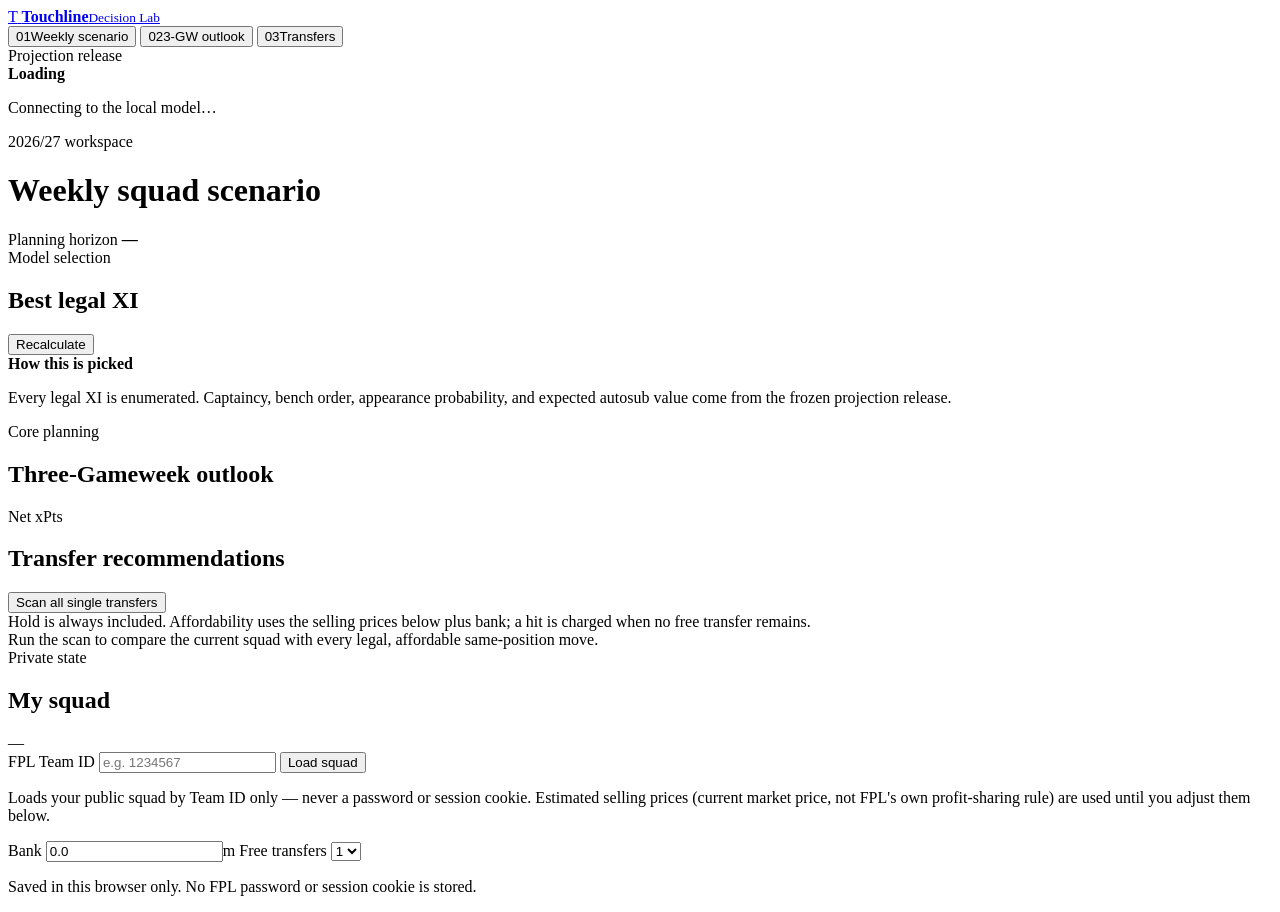
==== web/index.html @ 7cea4a0e "feat: add controlled alpha access gate" ====
<!doctype html>
<html lang="en">
  <head>
    <meta charset="utf-8" />
    <meta name="viewport" content="width=device-width, initial-scale=1" />
    <meta name="description" content="Explainable FPL squad, lineup, and transfer scenarios." />
    <title>Touchline — FPL Decision Lab</title>
    <link rel="stylesheet" href="/styles.css" />
  </head>
  <body>
    <section id="access-gate" class="access-gate" role="dialog" aria-modal="true" aria-labelledby="access-title" hidden>
      <form id="access-form" class="access-card">
        <div class="brand-mark">T</div>
        <div class="eyebrow">Controlled alpha</div>
        <h2 id="access-title">Enter your tester access code</h2>
        <p>Your code unlocks this browser tab only. It is never placed in the URL or application logs.</p>
        <label for="access-code">Access code</label>
        <input id="access-code" type="password" minlength="16" maxlength="256" autocomplete="current-password" required />
        <button id="access-submit" class="button primary" type="submit">Open workspace</button>
        <p id="access-message" class="access-message" aria-live="polite"></p>
      </form>
    </section>
    <div class="app-shell">
      <aside class="sidebar">
        <a class="brand" href="#weekly" aria-label="Touchline home">
          <span class="brand-mark">T</span>
          <span><strong>Touchline</strong><small>Decision Lab</small></span>
        </a>

        <nav class="primary-nav" aria-label="Primary navigation">
          <button class="nav-item active" data-view="weekly"><span>01</span>Weekly scenario</button>
          <button class="nav-item" data-view="outlook"><span>02</span>3-GW outlook</button>
          <button class="nav-item" data-view="transfers"><span>03</span>Transfers</button>
        </nav>

        <div class="release-card">
          <div class="eyebrow">Projection release</div>
          <div class="release-row"><span class="status-dot"></span><strong id="release-label">Loading</strong></div>
          <p id="release-meta">Connecting to the local model…</p>
          <p id="release-coverage"></p>
          <p id="release-freshness"></p>
        </div>
      </aside>

      <main>
        <header class="topbar">
          <div>
            <div class="eyebrow">2026/27 workspace</div>
            <h1 id="page-title">Weekly squad scenario</h1>
          </div>
          <div class="deadline-block">
            <span>Planning horizon</span>
            <strong id="horizon-label">—</strong>
          </div>
        </header>

        <div id="error-banner" class="error-banner" hidden></div>

        <section class="workspace">
          <div class="content-column">
            <section id="weekly-view" class="view active">
              <div class="section-heading">
                <div><div class="eyebrow">Model selection</div><h2>Best legal XI</h2></div>
                <button id="refresh-lineup" class="button secondary">Recalculate</button>
              </div>
              <div id="weekly-summary" class="metric-strip skeleton"></div>
              <div id="sensitivity-banner" hidden></div>
              <div id="marginal-changes" class="marginal-changes"></div>
              <div id="pitch" class="pitch skeleton" aria-live="polite"></div>
              <div id="bench" class="bench-row"></div>
              <div class="model-note">
                <strong>How this is picked</strong>
                <p>Every legal XI is enumerated. Captaincy, bench order, appearance probability, and expected autosub value come from the frozen projection release.</p>
              </div>
            </section>

            <section id="outlook-view" class="view">
              <div class="section-heading">
                <div><div class="eyebrow">Core planning</div><h2>Three-Gameweek outlook</h2></div>
              </div>
              <div id="outlook-total" class="hero-score skeleton"></div>
              <div id="outlook-rating-detail" class="rating-detail skeleton"></div>
              <div id="outlook-grid" class="outlook-grid"></div>
              <div id="player-outlook" class="table-card"></div>
            </section>

            <section id="transfers-view" class="view">
              <div class="section-heading">
                <div><div class="eyebrow">Net xPts</div><h2>Transfer recommendations</h2></div>
                <button id="run-transfers" class="button primary">Scan all single transfers</button>
              </div>
              <div class="transfer-intro">
                Hold is always included. Affordability uses the selling prices below plus bank; a hit is charged when no free transfer remains.
              </div>
              <div id="transfer-results" class="transfer-list empty-state">Run the scan to compare the current squad with every legal, affordable same-position move.</div>
            </section>
          </div>

          <aside class="squad-panel">
            <div class="section-heading compact">
              <div><div class="eyebrow">Private state</div><h2>My squad</h2></div>
              <span id="squad-cost" class="cost-pill">—</span>
            </div>
            <div class="team-id-row">
              <label for="team-id">FPL Team ID
                <span><input id="team-id" type="number" min="1" step="1" placeholder="e.g. 1234567" /></span>
              </label>
              <button id="load-team-id" class="button secondary" type="button">Load squad</button>
            </div>
            <p id="team-id-note" class="private-note">Loads your public squad by Team ID only — never a password or session cookie. Estimated selling prices (current market price, not FPL's own profit-sharing rule) are used until you adjust them below.</p>
            <div class="state-inputs">
              <label>Bank <span><input id="bank" type="number" min="0" step="0.1" value="0.0" />m</span></label>
              <label>Free transfers
                <select id="free-transfers">
                  <option value="0">0</option><option value="1" selected>1</option><option value="2">2</option>
                  <option value="3">3</option><option value="4">4</option><option value="5">5</option>
                </select>
              </label>
            </div>
            <div id="squad-editor" class="squad-editor skeleton"></div>
            <p class="private-note">Saved in this browser only. No FPL password or session cookie is stored.</p>
          </aside>
        </section>
      </main>
    </div>
    <script src="/app.js" defer></script>
  </body>
</html>
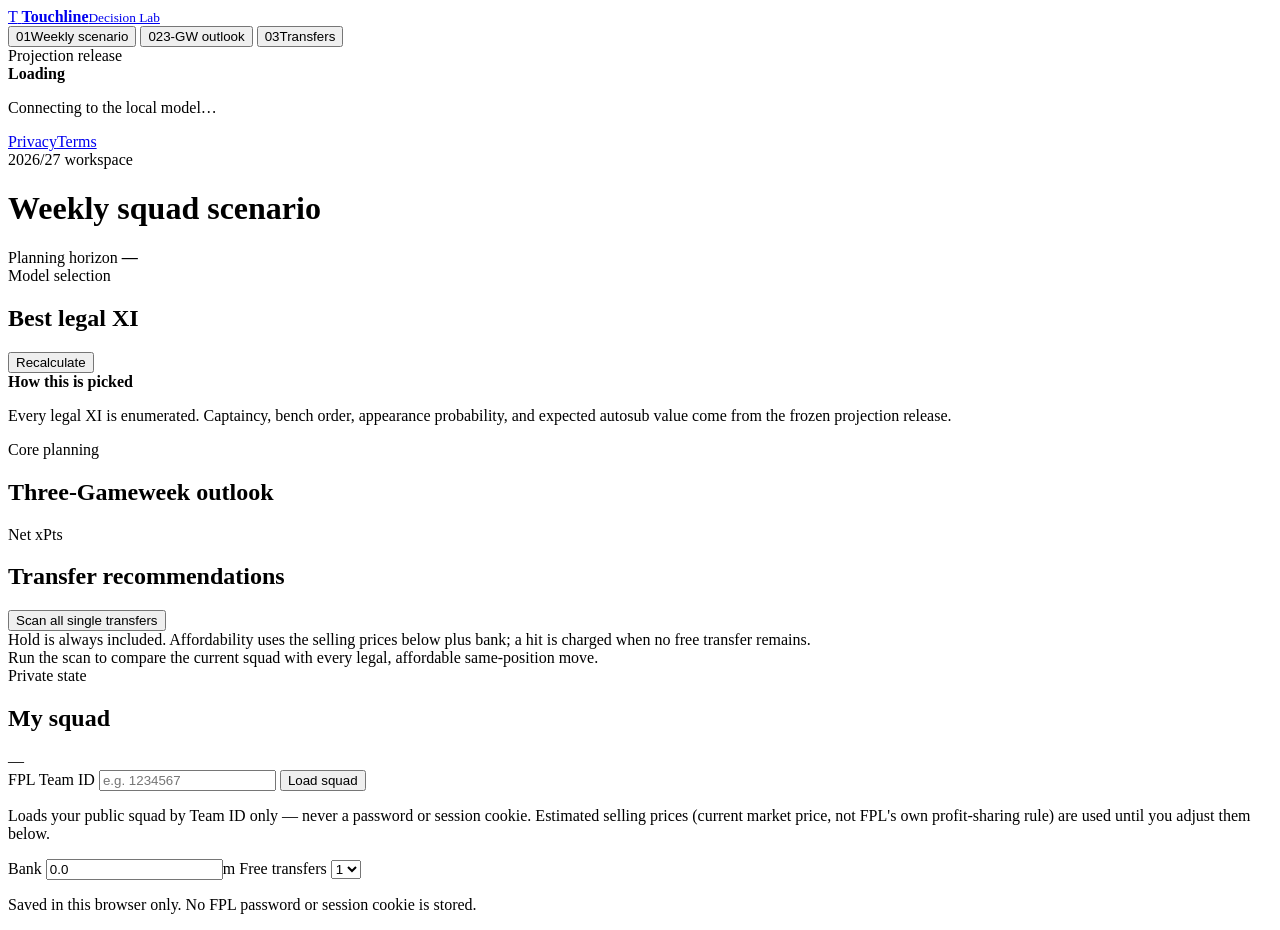
==== commit 87e72ad8: "feat: gate closed alpha on operator/privacy readiness and attach decision receipts - AlphaOperations" ====
--- a/web/index.html
+++ b/web/index.html
@@ -18,6 +18,7 @@
         <input id="access-code" type="password" minlength="16" maxlength="256" autocomplete="current-password" required />
         <button id="access-submit" class="button primary" type="submit">Open workspace</button>
         <p id="access-message" class="access-message" aria-live="polite"></p>
+        <p class="access-legal">Review the closed-alpha <a href="/terms" target="_blank" rel="noopener">terms</a> and <a href="/privacy" target="_blank" rel="noopener">privacy notice</a> before continuing.</p>
       </form>
     </section>
     <div class="app-shell">
@@ -40,6 +41,10 @@
           <p id="release-coverage"></p>
           <p id="release-freshness"></p>
         </div>
+        <footer class="legal-links">
+          <a href="/privacy">Privacy</a><a href="/terms">Terms</a><a id="support-link" href="#" hidden>Support</a>
+          <small id="operator-label"></small>
+        </footer>
       </aside>
 
       <main>
@@ -55,6 +60,7 @@
         </header>
 
         <div id="error-banner" class="error-banner" hidden></div>
+        <section id="decision-receipts" class="decision-receipts" hidden aria-live="polite"></section>
 
         <section class="workspace">
           <div class="content-column">
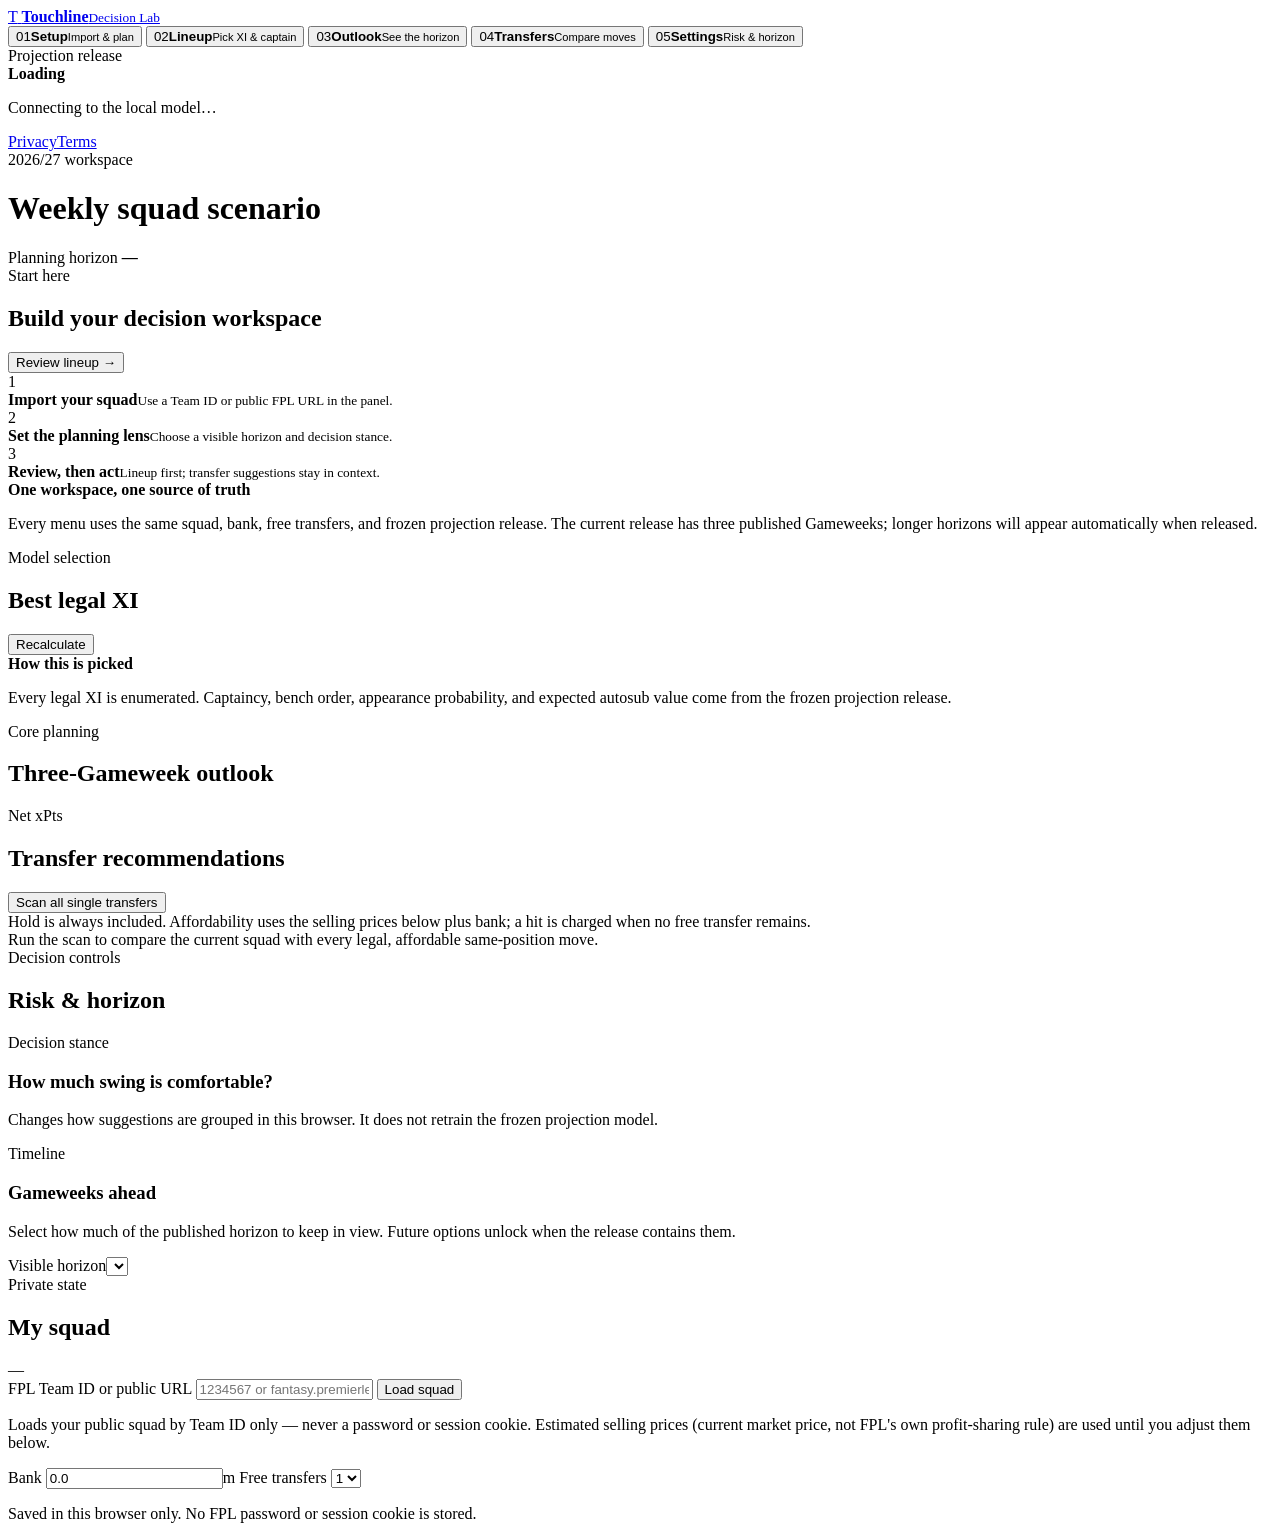
==== commit e9ac637a: "feat: stage FPL planning workspace flow" ====
--- a/web/index.html
+++ b/web/index.html
@@ -29,9 +29,11 @@
         </a>
 
         <nav class="primary-nav" aria-label="Primary navigation">
-          <button class="nav-item active" data-view="weekly"><span>01</span>Weekly scenario</button>
-          <button class="nav-item" data-view="outlook"><span>02</span>3-GW outlook</button>
-          <button class="nav-item" data-view="transfers"><span>03</span>Transfers</button>
+          <button class="nav-item" data-view="setup"><span>01</span><b>Setup</b><small>Import &amp; plan</small></button>
+          <button class="nav-item active" data-view="weekly"><span>02</span><b>Lineup</b><small>Pick XI &amp; captain</small></button>
+          <button class="nav-item" data-view="outlook"><span>03</span><b>Outlook</b><small>See the horizon</small></button>
+          <button class="nav-item" data-view="transfers"><span>04</span><b>Transfers</b><small>Compare moves</small></button>
+          <button class="nav-item" data-view="settings"><span>05</span><b>Settings</b><small>Risk &amp; horizon</small></button>
         </nav>
 
         <div class="release-card">
@@ -56,6 +58,7 @@
           <div class="deadline-block">
             <span>Planning horizon</span>
             <strong id="horizon-label">—</strong>
+            <small id="horizon-availability"></small>
           </div>
         </header>
 
@@ -64,6 +67,20 @@
 
         <section class="workspace">
           <div class="content-column">
+            <section id="setup-view" class="view">
+              <div class="section-heading">
+                <div><div class="eyebrow">Start here</div><h2>Build your decision workspace</h2></div>
+                <button id="setup-next" class="button primary" type="button">Review lineup →</button>
+              </div>
+              <div class="journey-card">
+                <div class="journey-step active"><span>1</span><div><strong>Import your squad</strong><small>Use a Team ID or public FPL URL in the panel.</small></div></div>
+                <div class="journey-step"><span>2</span><div><strong>Set the planning lens</strong><small>Choose a visible horizon and decision stance.</small></div></div>
+                <div class="journey-step"><span>3</span><div><strong>Review, then act</strong><small>Lineup first; transfer suggestions stay in context.</small></div></div>
+              </div>
+              <div id="setup-summary" class="setup-summary"></div>
+              <div class="model-note"><strong>One workspace, one source of truth</strong><p>Every menu uses the same squad, bank, free transfers, and frozen projection release. The current release has three published Gameweeks; longer horizons will appear automatically when released.</p></div>
+            </section>
+
             <section id="weekly-view" class="view active">
               <div class="section-heading">
                 <div><div class="eyebrow">Model selection</div><h2>Best legal XI</h2></div>
@@ -100,6 +117,14 @@
               </div>
               <div id="transfer-results" class="transfer-list empty-state">Run the scan to compare the current squad with every legal, affordable same-position move.</div>
             </section>
+
+            <section id="settings-view" class="view">
+              <div class="section-heading"><div><div class="eyebrow">Decision controls</div><h2>Risk &amp; horizon</h2></div></div>
+              <div class="settings-grid">
+                <div class="settings-card"><div class="eyebrow">Decision stance</div><h3>How much swing is comfortable?</h3><p>Changes how suggestions are grouped in this browser. It does not retrain the frozen projection model.</p><div id="risk-profiles" class="risk-profiles"></div></div>
+                <div class="settings-card"><div class="eyebrow">Timeline</div><h3>Gameweeks ahead</h3><p>Select how much of the published horizon to keep in view. Future options unlock when the release contains them.</p><label class="control-label" for="horizon-select">Visible horizon</label><select id="horizon-select" class="settings-select"></select><div id="horizon-note" class="control-note"></div></div>
+              </div>
+            </section>
           </div>
 
           <aside class="squad-panel">
@@ -108,11 +133,12 @@
               <span id="squad-cost" class="cost-pill">—</span>
             </div>
             <div class="team-id-row">
-              <label for="team-id">FPL Team ID
-                <span><input id="team-id" type="number" min="1" step="1" placeholder="e.g. 1234567" /></span>
+              <label for="team-id">FPL Team ID or public URL
+                <span><input id="team-id" type="text" inputmode="numeric" autocomplete="off" placeholder="1234567 or fantasy.premierleague.com/entry/1234567" /></span>
               </label>
               <button id="load-team-id" class="button secondary" type="button">Load squad</button>
             </div>
+            <div id="team-summary" class="team-summary" hidden></div>
             <p id="team-id-note" class="private-note">Loads your public squad by Team ID only — never a password or session cookie. Estimated selling prices (current market price, not FPL's own profit-sharing rule) are used until you adjust them below.</p>
             <div class="state-inputs">
               <label>Bank <span><input id="bank" type="number" min="0" step="0.1" value="0.0" />m</span></label>
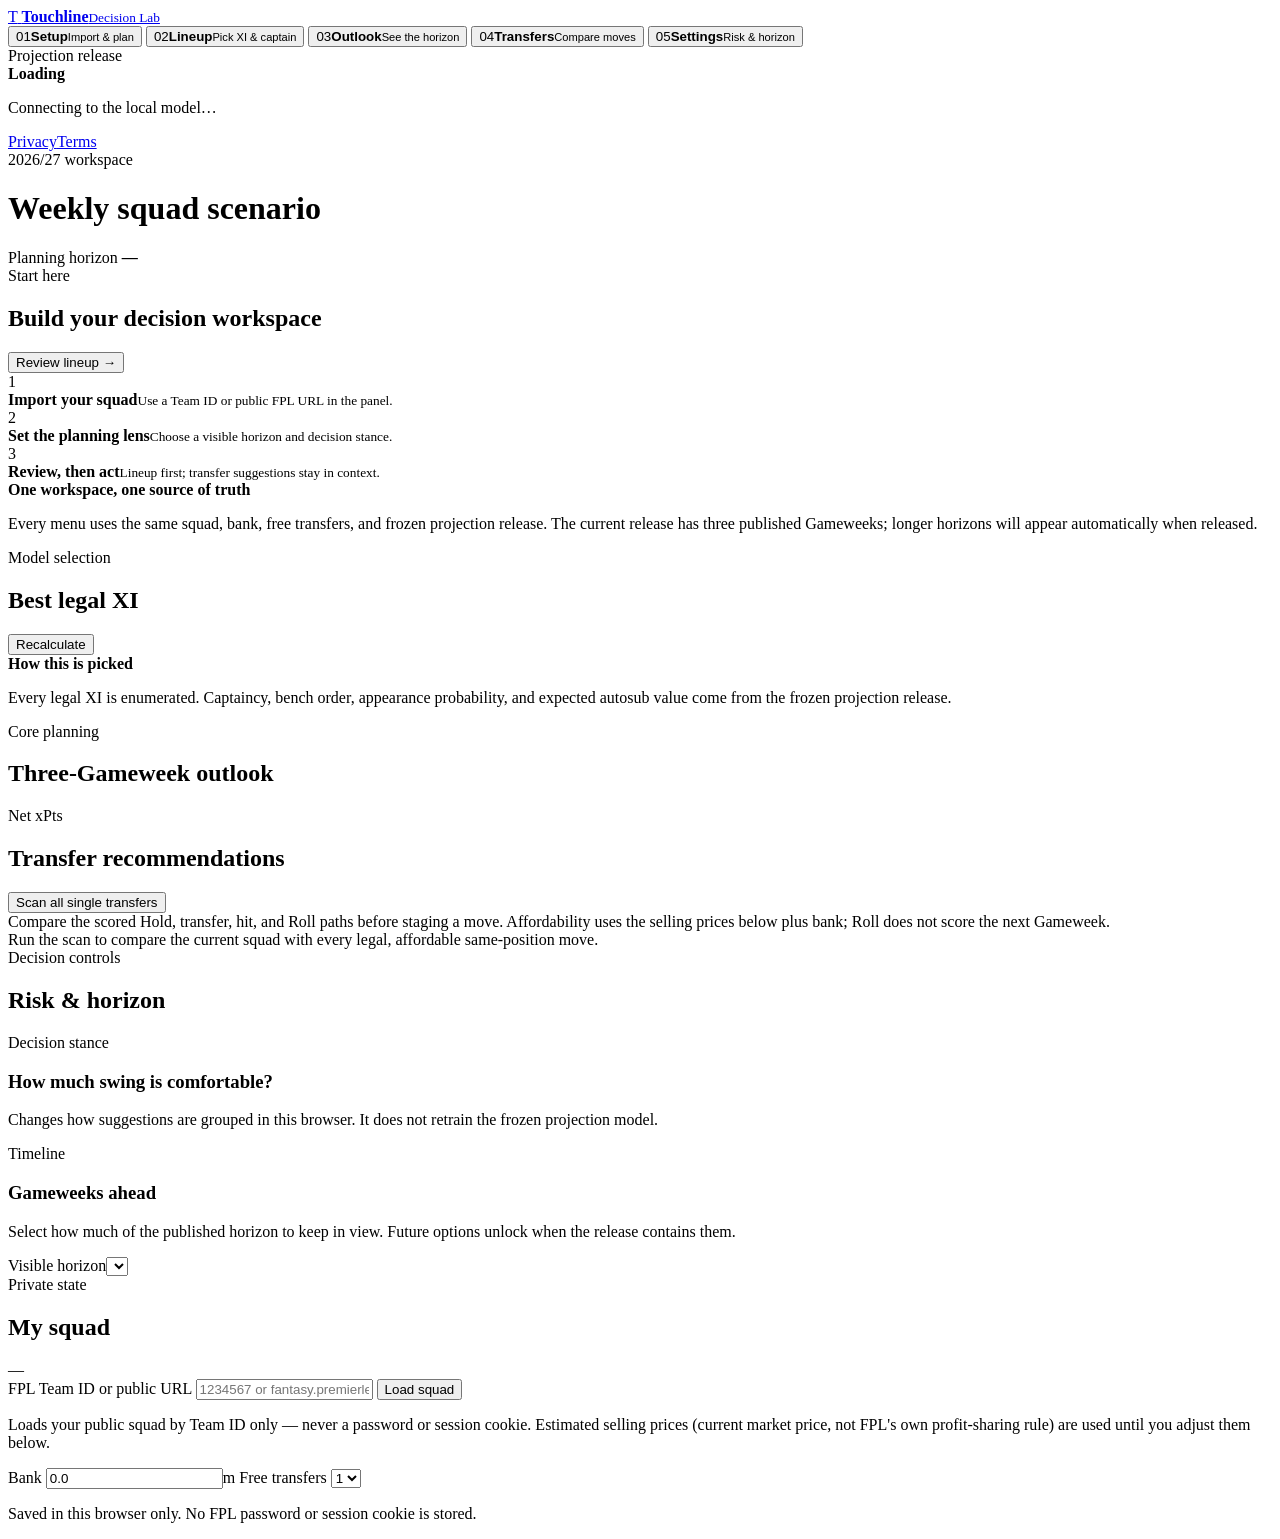
==== commit 3880fa9b: "feat: compare bounded transfer paths" ====
--- a/web/index.html
+++ b/web/index.html
@@ -86,6 +86,7 @@
                 <div><div class="eyebrow">Model selection</div><h2>Best legal XI</h2></div>
                 <button id="refresh-lineup" class="button secondary">Recalculate</button>
               </div>
+              <div id="plan-header" class="plan-header" aria-live="polite"></div>
               <div id="weekly-summary" class="metric-strip skeleton"></div>
               <div id="sensitivity-banner" hidden></div>
               <div id="marginal-changes" class="marginal-changes"></div>
@@ -113,8 +114,10 @@
                 <button id="run-transfers" class="button primary">Scan all single transfers</button>
               </div>
               <div class="transfer-intro">
-                Hold is always included. Affordability uses the selling prices below plus bank; a hit is charged when no free transfer remains.
+                Compare the scored Hold, transfer, hit, and Roll paths before staging a move. Affordability uses the selling prices below plus bank; Roll does not score the next Gameweek.
               </div>
+              <div id="transfers-pending-transfers" class="pending-transfers" aria-live="polite"></div>
+              <div id="transfer-paths" class="transfer-paths" aria-live="polite"></div>
               <div id="transfer-results" class="transfer-list empty-state">Run the scan to compare the current squad with every legal, affordable same-position move.</div>
             </section>
 
@@ -149,6 +152,7 @@
                 </select>
               </label>
             </div>
+            <div id="squad-pending-transfers" class="pending-transfers" aria-live="polite"></div>
             <div id="squad-editor" class="squad-editor skeleton"></div>
             <p class="private-note">Saved in this browser only. No FPL password or session cookie is stored.</p>
           </aside>
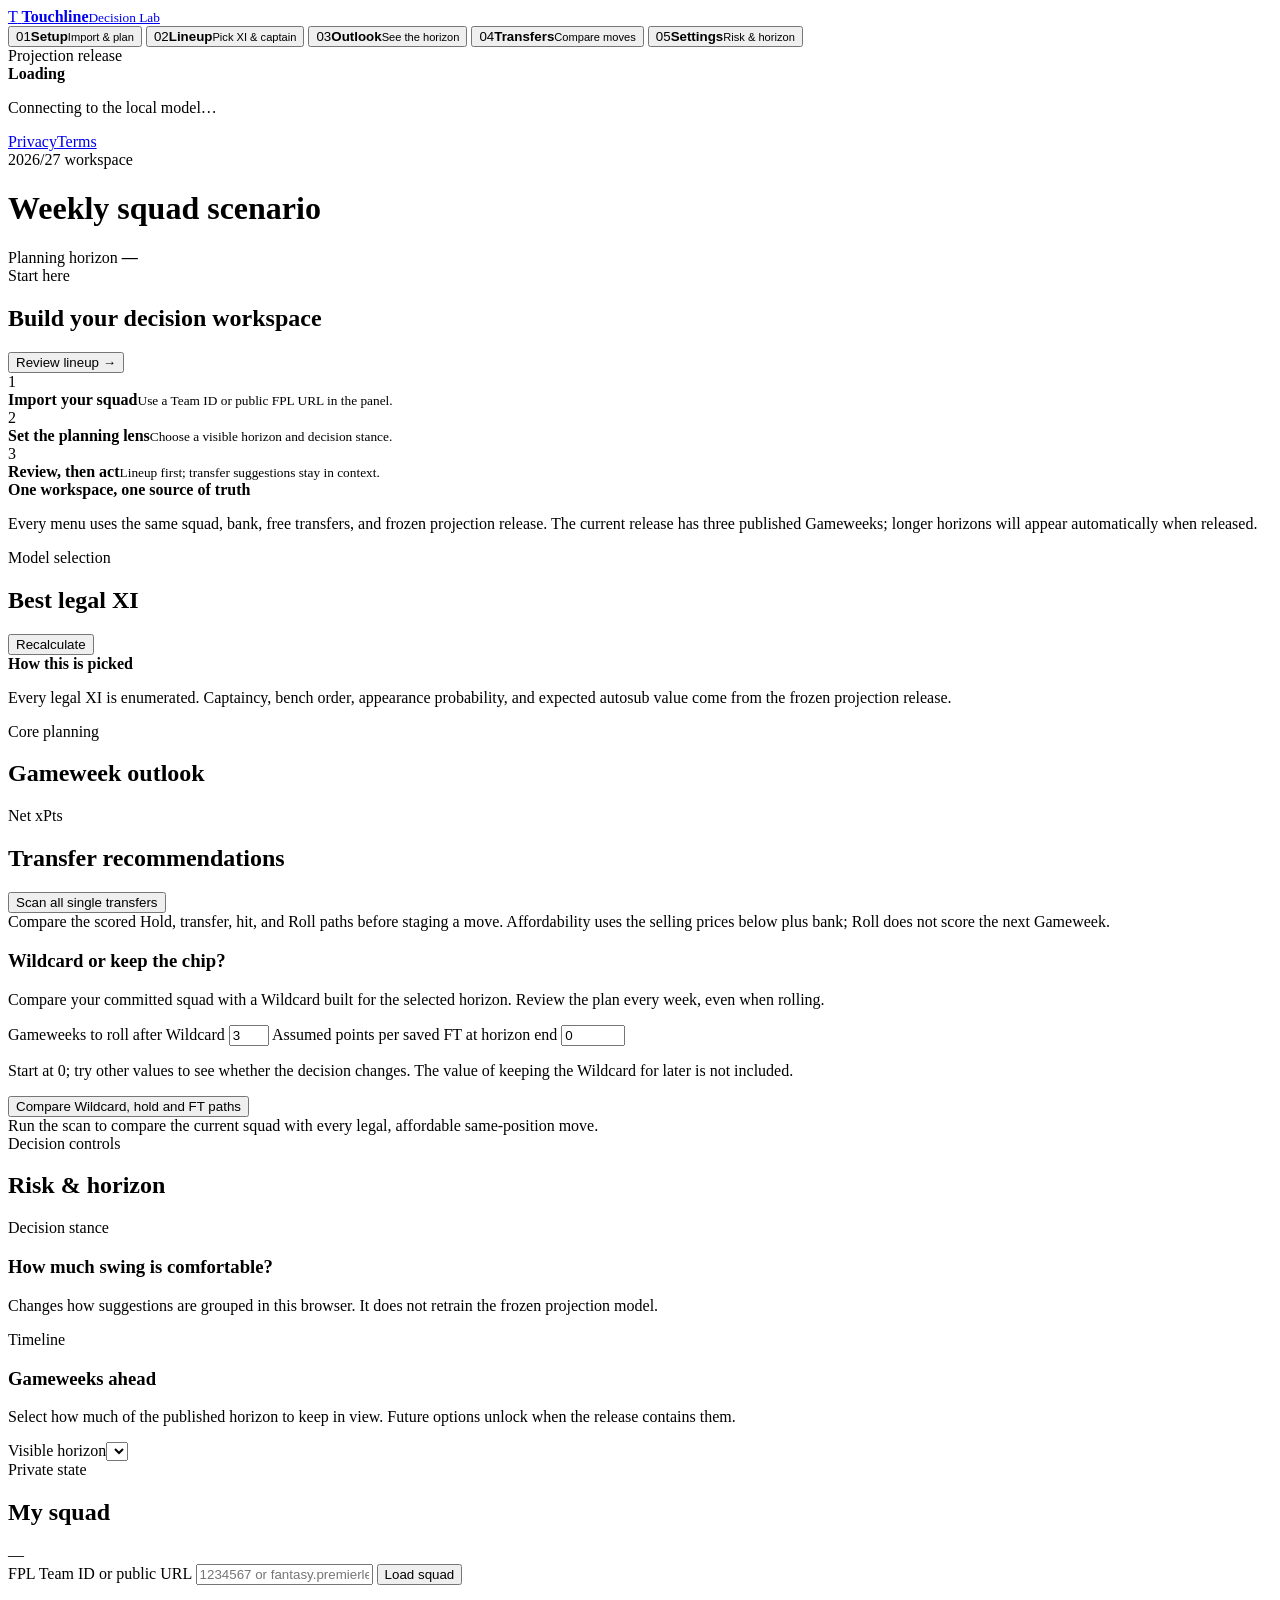
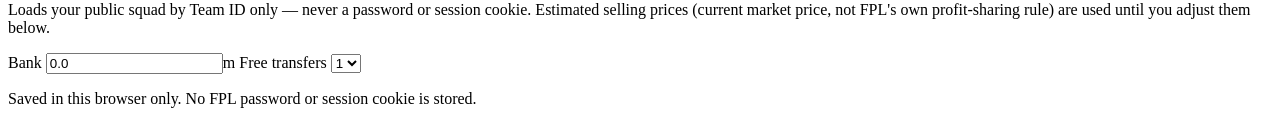
==== commit 22ae3dec: "feat: in-season baseline v2, configurable 1-5 GW horizon, Wildcard comparison Model - INSEASON_POLIC" ====
--- a/web/index.html
+++ b/web/index.html
@@ -100,7 +100,7 @@
 
             <section id="outlook-view" class="view">
               <div class="section-heading">
-                <div><div class="eyebrow">Core planning</div><h2>Three-Gameweek outlook</h2></div>
+                <div><div class="eyebrow">Core planning</div><h2>Gameweek outlook</h2></div>
               </div>
               <div id="outlook-total" class="hero-score skeleton"></div>
               <div id="outlook-rating-detail" class="rating-detail skeleton"></div>
@@ -118,6 +118,21 @@
               </div>
               <div id="transfers-pending-transfers" class="pending-transfers" aria-live="polite"></div>
               <div id="transfer-paths" class="transfer-paths" aria-live="polite"></div>
+              <div class="settings-card">
+                <h3>Wildcard or keep the chip?</h3>
+                <p>Compare your committed squad with a Wildcard built for the selected horizon. Review the plan every week, even when rolling.</p>
+                <div class="wildcard-controls">
+                  <label for="wc-roll">Gameweeks to roll after Wildcard
+                    <input id="wc-roll" type="number" min="0" max="4" value="3">
+                  </label>
+                  <label for="wc-ft-value">Assumed points per saved FT at horizon end
+                    <input id="wc-ft-value" type="number" min="0" max="10" step="0.5" value="0">
+                  </label>
+                </div>
+                <p>Start at 0; try other values to see whether the decision changes. The value of keeping the Wildcard for later is not included.</p>
+                <button id="run-wildcard" class="button primary">Compare Wildcard, hold and FT paths</button>
+                <div id="wildcard-results" aria-live="polite"></div>
+              </div>
               <div id="transfer-results" class="transfer-list empty-state">Run the scan to compare the current squad with every legal, affordable same-position move.</div>
             </section>
 
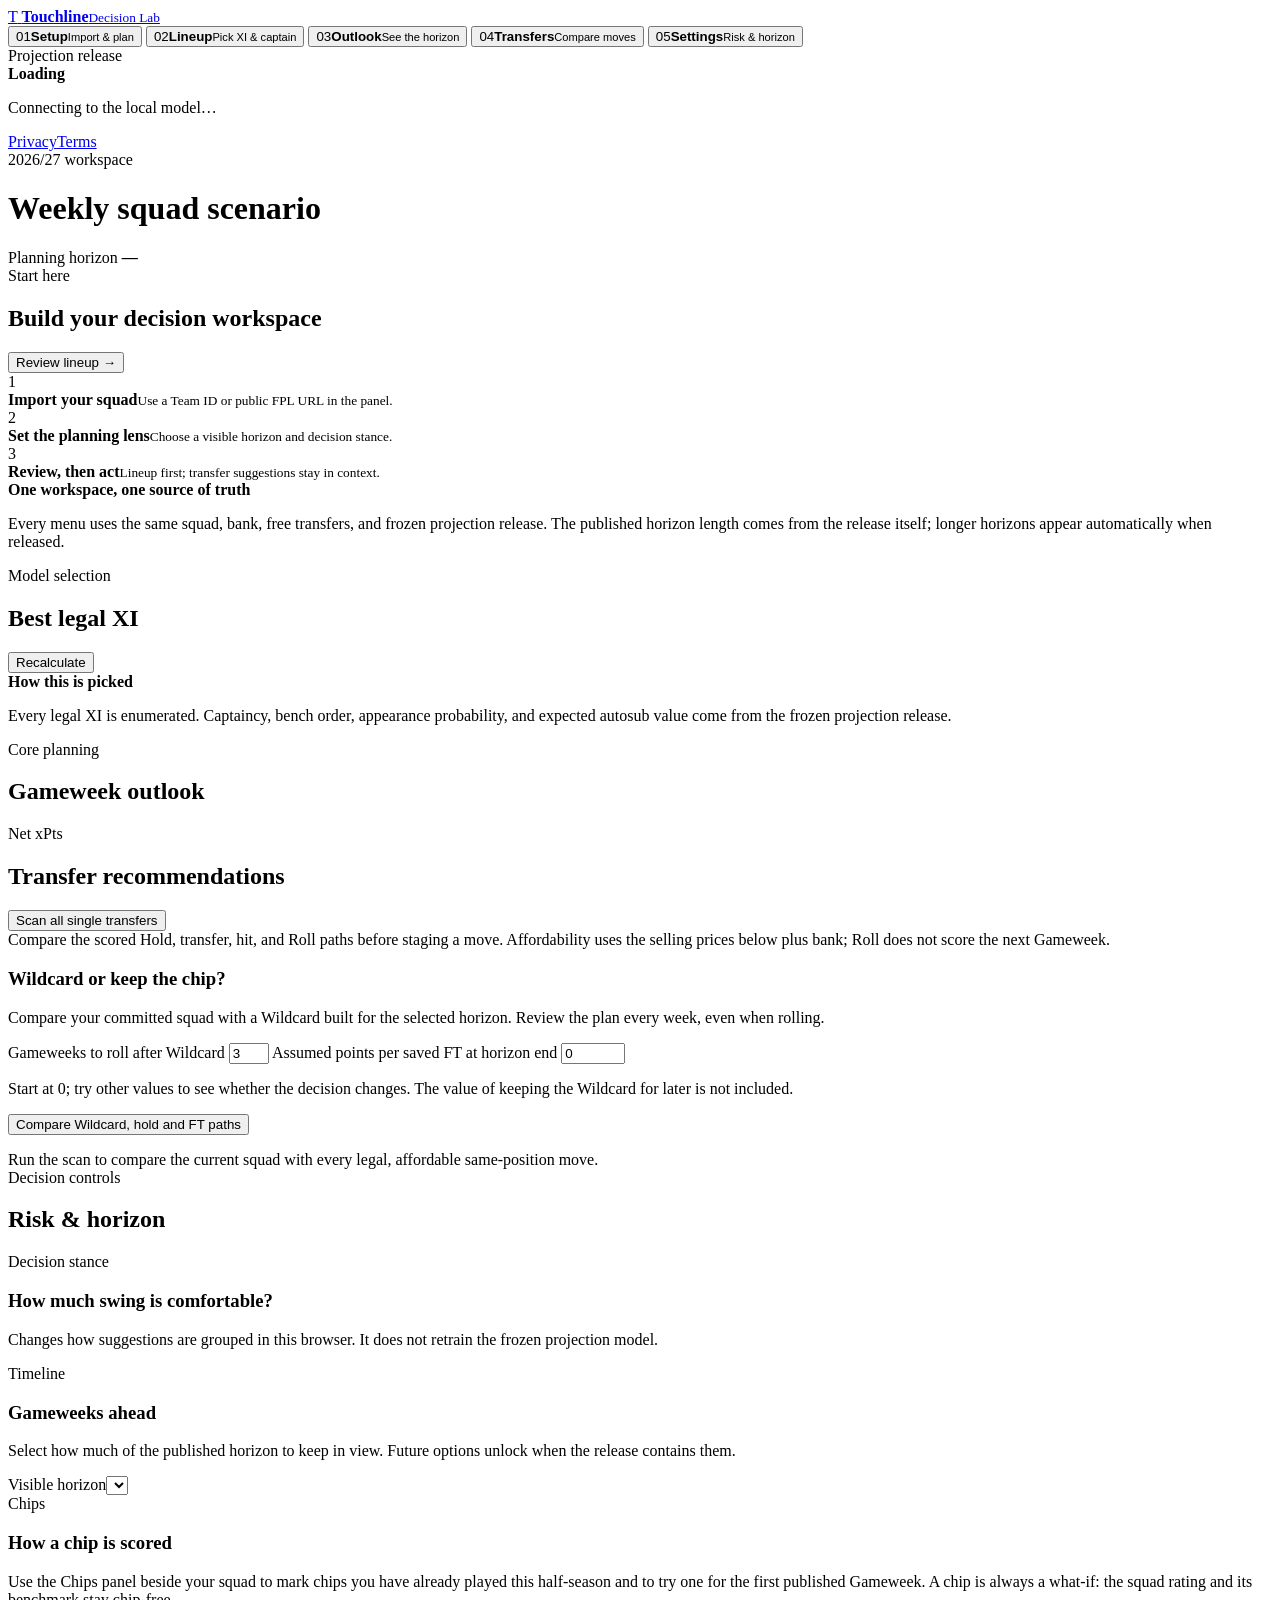
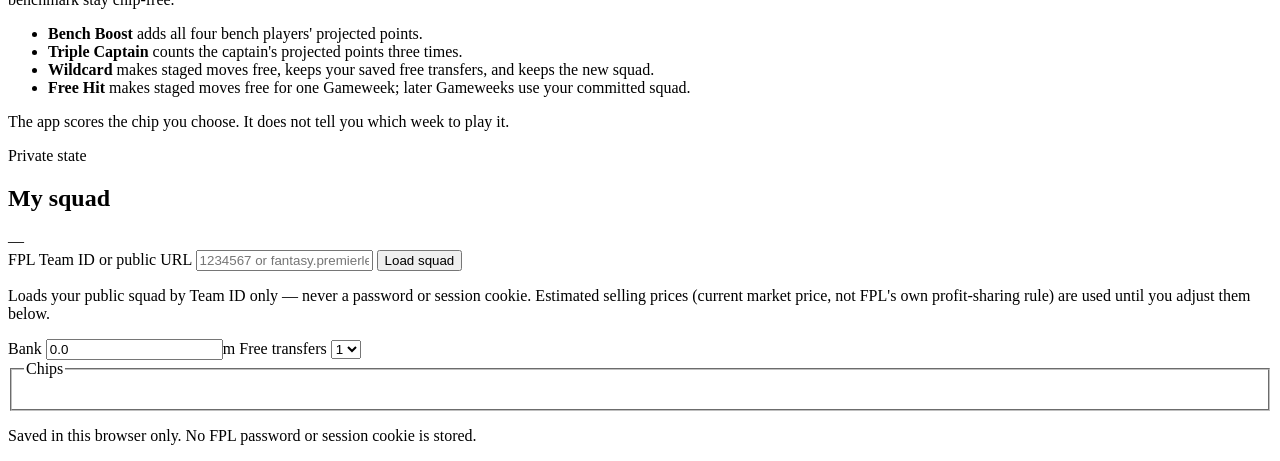
==== commit eefc82c7: "feat: score chips in the connected planning flow (Phase 3) Adds browser-held chip state to the conne" ====
--- a/web/index.html
+++ b/web/index.html
@@ -78,7 +78,7 @@
                 <div class="journey-step"><span>3</span><div><strong>Review, then act</strong><small>Lineup first; transfer suggestions stay in context.</small></div></div>
               </div>
               <div id="setup-summary" class="setup-summary"></div>
-              <div class="model-note"><strong>One workspace, one source of truth</strong><p>Every menu uses the same squad, bank, free transfers, and frozen projection release. The current release has three published Gameweeks; longer horizons will appear automatically when released.</p></div>
+              <div class="model-note"><strong>One workspace, one source of truth</strong><p>Every menu uses the same squad, bank, free transfers, and frozen projection release. The published horizon length comes from the release itself; longer horizons appear automatically when released.</p></div>
             </section>
 
             <section id="weekly-view" class="view active">
@@ -131,6 +131,7 @@
                 </div>
                 <p>Start at 0; try other values to see whether the decision changes. The value of keeping the Wildcard for later is not included.</p>
                 <button id="run-wildcard" class="button primary">Compare Wildcard, hold and FT paths</button>
+                <p id="wildcard-status" class="control-note" aria-live="polite"></p>
                 <div id="wildcard-results" aria-live="polite"></div>
               </div>
               <div id="transfer-results" class="transfer-list empty-state">Run the scan to compare the current squad with every legal, affordable same-position move.</div>
@@ -141,6 +142,7 @@
               <div class="settings-grid">
                 <div class="settings-card"><div class="eyebrow">Decision stance</div><h3>How much swing is comfortable?</h3><p>Changes how suggestions are grouped in this browser. It does not retrain the frozen projection model.</p><div id="risk-profiles" class="risk-profiles"></div></div>
                 <div class="settings-card"><div class="eyebrow">Timeline</div><h3>Gameweeks ahead</h3><p>Select how much of the published horizon to keep in view. Future options unlock when the release contains them.</p><label class="control-label" for="horizon-select">Visible horizon</label><select id="horizon-select" class="settings-select"></select><div id="horizon-note" class="control-note"></div></div>
+                <div class="settings-card"><div class="eyebrow">Chips</div><h3>How a chip is scored</h3><p>Use the Chips panel beside your squad to mark chips you have already played this half-season and to try one for the first published Gameweek. A chip is always a what-if: the squad rating and its benchmark stay chip-free.</p><ul class="chip-explainer"><li><strong>Bench Boost</strong> adds all four bench players' projected points.</li><li><strong>Triple Captain</strong> counts the captain's projected points three times.</li><li><strong>Wildcard</strong> makes staged moves free, keeps your saved free transfers, and keeps the new squad.</li><li><strong>Free Hit</strong> makes staged moves free for one Gameweek; later Gameweeks use your committed squad.</li></ul><p>The app scores the chip you choose. It does not tell you which week to play it.</p></div>
               </div>
             </section>
           </div>
@@ -167,6 +169,11 @@
                 </select>
               </label>
             </div>
+            <fieldset class="chip-panel" aria-describedby="chip-note">
+              <legend>Chips</legend>
+              <div id="chip-options" class="chip-options"></div>
+              <p id="chip-note" class="private-note" aria-live="polite"></p>
+            </fieldset>
             <div id="squad-pending-transfers" class="pending-transfers" aria-live="polite"></div>
             <div id="squad-editor" class="squad-editor skeleton"></div>
             <p class="private-note">Saved in this browser only. No FPL password or session cookie is stored.</p>
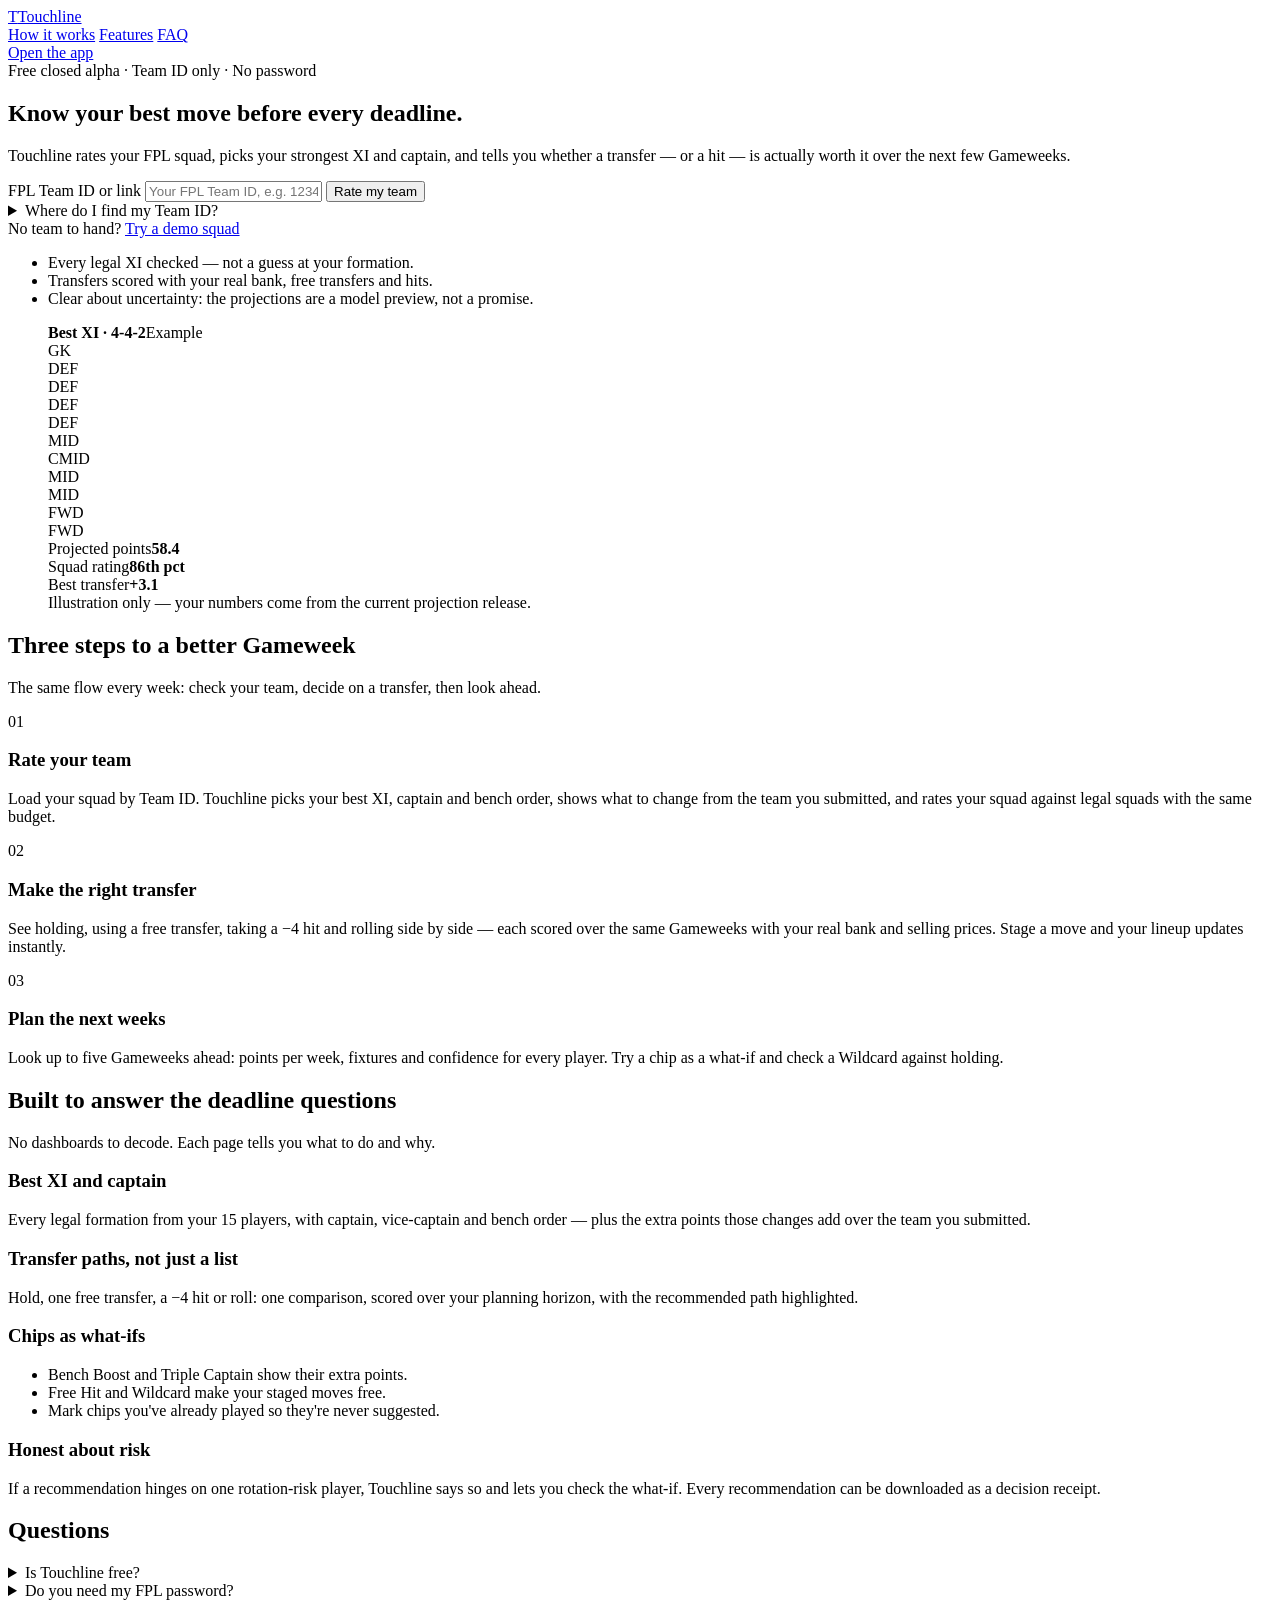
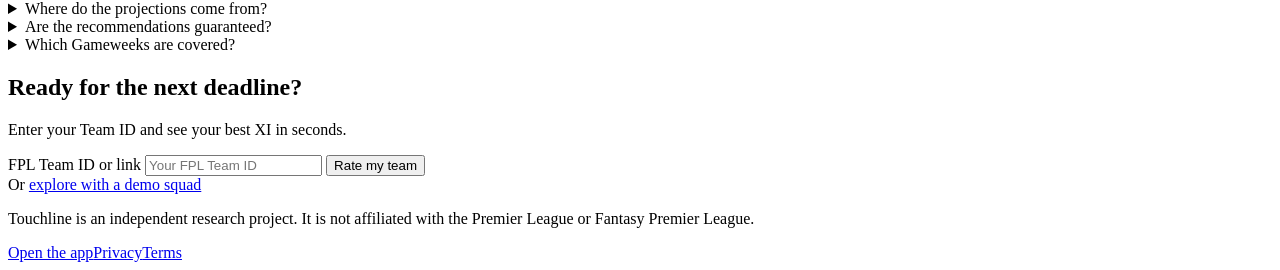
==== commit 9fcac0df: "feat: add a landing page and a clearer three-step app flow The web app opened straight into a dense " ====
--- a/web/index.html
+++ b/web/index.html
@@ -3,184 +3,193 @@
   <head>
     <meta charset="utf-8" />
     <meta name="viewport" content="width=device-width, initial-scale=1" />
-    <meta name="description" content="Explainable FPL squad, lineup, and transfer scenarios." />
-    <title>Touchline — FPL Decision Lab</title>
+    <meta name="description" content="Touchline rates your FPL squad, picks your best XI and captain, and scores every transfer before the deadline. Free closed alpha — just your Team ID." />
+    <title>Touchline — FPL team rating, best XI and transfer planner</title>
+    <link rel="icon" href="data:image/svg+xml,%3Csvg xmlns='http://www.w3.org/2000/svg' viewBox='0 0 32 32'%3E%3Crect width='32' height='32' rx='8' fill='%230a8550'/%3E%3Cpath d='M9 10h14v3.5h-5V24h-4V13.5H9z' fill='white'/%3E%3C/svg%3E" />
     <link rel="stylesheet" href="/styles.css" />
   </head>
-  <body>
-    <section id="access-gate" class="access-gate" role="dialog" aria-modal="true" aria-labelledby="access-title" hidden>
-      <form id="access-form" class="access-card">
-        <div class="brand-mark">T</div>
-        <div class="eyebrow">Controlled alpha</div>
-        <h2 id="access-title">Enter your tester access code</h2>
-        <p>Your code unlocks this browser tab only. It is never placed in the URL or application logs.</p>
-        <label for="access-code">Access code</label>
-        <input id="access-code" type="password" minlength="16" maxlength="256" autocomplete="current-password" required />
-        <button id="access-submit" class="button primary" type="submit">Open workspace</button>
-        <p id="access-message" class="access-message" aria-live="polite"></p>
-        <p class="access-legal">Review the closed-alpha <a href="/terms" target="_blank" rel="noopener">terms</a> and <a href="/privacy" target="_blank" rel="noopener">privacy notice</a> before continuing.</p>
-      </form>
-    </section>
-    <div class="app-shell">
-      <aside class="sidebar">
-        <a class="brand" href="#weekly" aria-label="Touchline home">
-          <span class="brand-mark">T</span>
-          <span><strong>Touchline</strong><small>Decision Lab</small></span>
-        </a>
+  <body class="landing">
+    <header class="site-header">
+      <div class="container">
+        <a class="brand" href="/" aria-label="Touchline home"><span class="brand-mark">T</span><span class="brand-name">Touchline</span></a>
+        <nav class="site-nav" aria-label="Sections">
+          <a href="#how-it-works">How it works</a>
+          <a href="#features">Features</a>
+          <a href="#faq">FAQ</a>
+        </nav>
+        <a class="button primary header-cta" href="/app">Open the app</a>
+      </div>
+    </header>
 
-        <nav class="primary-nav" aria-label="Primary navigation">
-          <button class="nav-item" data-view="setup"><span>01</span><b>Setup</b><small>Import &amp; plan</small></button>
-          <button class="nav-item active" data-view="weekly"><span>02</span><b>Lineup</b><small>Pick XI &amp; captain</small></button>
-          <button class="nav-item" data-view="outlook"><span>03</span><b>Outlook</b><small>See the horizon</small></button>
-          <button class="nav-item" data-view="transfers"><span>04</span><b>Transfers</b><small>Compare moves</small></button>
-          <button class="nav-item" data-view="settings"><span>05</span><b>Settings</b><small>Risk &amp; horizon</small></button>
-        </nav>
-
-        <div class="release-card">
-          <div class="eyebrow">Projection release</div>
-          <div class="release-row"><span class="status-dot"></span><strong id="release-label">Loading</strong></div>
-          <p id="release-meta">Connecting to the local model…</p>
-          <p id="release-coverage"></p>
-          <p id="release-freshness"></p>
-        </div>
-        <footer class="legal-links">
-          <a href="/privacy">Privacy</a><a href="/terms">Terms</a><a id="support-link" href="#" hidden>Support</a>
-          <small id="operator-label"></small>
-        </footer>
-      </aside>
-
-      <main>
-        <header class="topbar">
+    <main>
+      <section class="hero">
+        <div class="container hero-grid">
           <div>
-            <div class="eyebrow">2026/27 workspace</div>
-            <h1 id="page-title">Weekly squad scenario</h1>
-          </div>
-          <div class="deadline-block">
-            <span>Planning horizon</span>
-            <strong id="horizon-label">—</strong>
-            <small id="horizon-availability"></small>
-          </div>
-        </header>
-
-        <div id="error-banner" class="error-banner" hidden></div>
-        <section id="decision-receipts" class="decision-receipts" hidden aria-live="polite"></section>
-
-        <section class="workspace">
-          <div class="content-column">
-            <section id="setup-view" class="view">
-              <div class="section-heading">
-                <div><div class="eyebrow">Start here</div><h2>Build your decision workspace</h2></div>
-                <button id="setup-next" class="button primary" type="button">Review lineup →</button>
-              </div>
-              <div class="journey-card">
-                <div class="journey-step active"><span>1</span><div><strong>Import your squad</strong><small>Use a Team ID or public FPL URL in the panel.</small></div></div>
-                <div class="journey-step"><span>2</span><div><strong>Set the planning lens</strong><small>Choose a visible horizon and decision stance.</small></div></div>
-                <div class="journey-step"><span>3</span><div><strong>Review, then act</strong><small>Lineup first; transfer suggestions stay in context.</small></div></div>
-              </div>
-              <div id="setup-summary" class="setup-summary"></div>
-              <div class="model-note"><strong>One workspace, one source of truth</strong><p>Every menu uses the same squad, bank, free transfers, and frozen projection release. The published horizon length comes from the release itself; longer horizons appear automatically when released.</p></div>
-            </section>
-
-            <section id="weekly-view" class="view active">
-              <div class="section-heading">
-                <div><div class="eyebrow">Model selection</div><h2>Best legal XI</h2></div>
-                <button id="refresh-lineup" class="button secondary">Recalculate</button>
-              </div>
-              <div id="plan-header" class="plan-header" aria-live="polite"></div>
-              <div id="weekly-summary" class="metric-strip skeleton"></div>
-              <div id="sensitivity-banner" hidden></div>
-              <div id="marginal-changes" class="marginal-changes"></div>
-              <div id="pitch" class="pitch skeleton" aria-live="polite"></div>
-              <div id="bench" class="bench-row"></div>
-              <div class="model-note">
-                <strong>How this is picked</strong>
-                <p>Every legal XI is enumerated. Captaincy, bench order, appearance probability, and expected autosub value come from the frozen projection release.</p>
-              </div>
-            </section>
-
-            <section id="outlook-view" class="view">
-              <div class="section-heading">
-                <div><div class="eyebrow">Core planning</div><h2>Gameweek outlook</h2></div>
-              </div>
-              <div id="outlook-total" class="hero-score skeleton"></div>
-              <div id="outlook-rating-detail" class="rating-detail skeleton"></div>
-              <div id="outlook-grid" class="outlook-grid"></div>
-              <div id="player-outlook" class="table-card"></div>
-            </section>
-
-            <section id="transfers-view" class="view">
-              <div class="section-heading">
-                <div><div class="eyebrow">Net xPts</div><h2>Transfer recommendations</h2></div>
-                <button id="run-transfers" class="button primary">Scan all single transfers</button>
-              </div>
-              <div class="transfer-intro">
-                Compare the scored Hold, transfer, hit, and Roll paths before staging a move. Affordability uses the selling prices below plus bank; Roll does not score the next Gameweek.
-              </div>
-              <div id="transfers-pending-transfers" class="pending-transfers" aria-live="polite"></div>
-              <div id="transfer-paths" class="transfer-paths" aria-live="polite"></div>
-              <div class="settings-card">
-                <h3>Wildcard or keep the chip?</h3>
-                <p>Compare your committed squad with a Wildcard built for the selected horizon. Review the plan every week, even when rolling.</p>
-                <div class="wildcard-controls">
-                  <label for="wc-roll">Gameweeks to roll after Wildcard
-                    <input id="wc-roll" type="number" min="0" max="4" value="3">
-                  </label>
-                  <label for="wc-ft-value">Assumed points per saved FT at horizon end
-                    <input id="wc-ft-value" type="number" min="0" max="10" step="0.5" value="0">
-                  </label>
-                </div>
-                <p>Start at 0; try other values to see whether the decision changes. The value of keeping the Wildcard for later is not included.</p>
-                <button id="run-wildcard" class="button primary">Compare Wildcard, hold and FT paths</button>
-                <p id="wildcard-status" class="control-note" aria-live="polite"></p>
-                <div id="wildcard-results" aria-live="polite"></div>
-              </div>
-              <div id="transfer-results" class="transfer-list empty-state">Run the scan to compare the current squad with every legal, affordable same-position move.</div>
-            </section>
-
-            <section id="settings-view" class="view">
-              <div class="section-heading"><div><div class="eyebrow">Decision controls</div><h2>Risk &amp; horizon</h2></div></div>
-              <div class="settings-grid">
-                <div class="settings-card"><div class="eyebrow">Decision stance</div><h3>How much swing is comfortable?</h3><p>Changes how suggestions are grouped in this browser. It does not retrain the frozen projection model.</p><div id="risk-profiles" class="risk-profiles"></div></div>
-                <div class="settings-card"><div class="eyebrow">Timeline</div><h3>Gameweeks ahead</h3><p>Select how much of the published horizon to keep in view. Future options unlock when the release contains them.</p><label class="control-label" for="horizon-select">Visible horizon</label><select id="horizon-select" class="settings-select"></select><div id="horizon-note" class="control-note"></div></div>
-                <div class="settings-card"><div class="eyebrow">Chips</div><h3>How a chip is scored</h3><p>Use the Chips panel beside your squad to mark chips you have already played this half-season and to try one for the first published Gameweek. A chip is always a what-if: the squad rating and its benchmark stay chip-free.</p><ul class="chip-explainer"><li><strong>Bench Boost</strong> adds all four bench players' projected points.</li><li><strong>Triple Captain</strong> counts the captain's projected points three times.</li><li><strong>Wildcard</strong> makes staged moves free, keeps your saved free transfers, and keeps the new squad.</li><li><strong>Free Hit</strong> makes staged moves free for one Gameweek; later Gameweeks use your committed squad.</li></ul><p>The app scores the chip you choose. It does not tell you which week to play it.</p></div>
-              </div>
-            </section>
+            <span class="pill">Free closed alpha · Team ID only · No password</span>
+            <h1>Know your best move before every deadline.</h1>
+            <p class="hero-lede">Touchline rates your FPL squad, picks your strongest XI and captain, and tells you whether a transfer — or a hit — is actually worth it over the next few Gameweeks.</p>
+            <form class="entry-form" action="/app" method="get">
+              <label class="visually-hidden" for="hero-team-id">FPL Team ID or link</label>
+              <input id="hero-team-id" class="input" name="team" type="text" inputmode="numeric" autocomplete="off" placeholder="Your FPL Team ID, e.g. 1234567" required />
+              <button class="button primary large" type="submit">Rate my team</button>
+            </form>
+            <div class="entry-help">
+              <details>
+                <summary>Where do I find my Team ID?</summary>
+                <p>On the FPL website, open the <strong>Points</strong> tab. Your Team ID is the number after <code>/entry/</code> in the address bar, e.g. <code>fantasy.premierleague.com/entry/1234567/event/4</code>. You can paste the whole link.</p>
+              </details>
+              <span>No team to hand? <a href="/app?demo=1">Try a demo squad</a></span>
+            </div>
+            <ul class="facts">
+              <li>Every legal XI checked — not a guess at your formation.</li>
+              <li>Transfers scored with your real bank, free transfers and hits.</li>
+              <li>Clear about uncertainty: the projections are a model preview, not a promise.</li>
+            </ul>
+            <p class="release-status" data-release-status hidden></p>
           </div>
 
-          <aside class="squad-panel">
-            <div class="section-heading compact">
-              <div><div class="eyebrow">Private state</div><h2>My squad</h2></div>
-              <span id="squad-cost" class="cost-pill">—</span>
+          <figure class="preview-card" aria-label="Illustration of the My Team page">
+            <div class="preview-head"><strong>Best XI · 4-4-2</strong><span>Example</span></div>
+            <div class="pitch" aria-hidden="true">
+              <div class="pitch-line"><div class="pitch-player"><span class="kit" data-kit="ARS"></span><span class="name">GK</span></div></div>
+              <div class="pitch-line">
+                <div class="pitch-player"><span class="kit" data-kit="LIV"></span><span class="name">DEF</span></div>
+                <div class="pitch-player"><span class="kit" data-kit="NEW"></span><span class="name">DEF</span></div>
+                <div class="pitch-player"><span class="kit" data-kit="ARS"></span><span class="name">DEF</span></div>
+                <div class="pitch-player"><span class="kit" data-kit="CHE"></span><span class="name">DEF</span></div>
+              </div>
+              <div class="pitch-line">
+                <div class="pitch-player"><span class="kit" data-kit="MCI"></span><span class="name">MID</span></div>
+                <div class="pitch-player"><span class="captain-badge">C</span><span class="kit" data-kit="LIV"></span><span class="name">MID</span></div>
+                <div class="pitch-player"><span class="kit" data-kit="BRE"></span><span class="name">MID</span></div>
+                <div class="pitch-player"><span class="kit" data-kit="MUN"></span><span class="name">MID</span></div>
+              </div>
+              <div class="pitch-line">
+                <div class="pitch-player"><span class="kit" data-kit="MCI"></span><span class="name">FWD</span></div>
+                <div class="pitch-player"><span class="kit" data-kit="SUN"></span><span class="name">FWD</span></div>
+              </div>
             </div>
-            <div class="team-id-row">
-              <label for="team-id">FPL Team ID or public URL
-                <span><input id="team-id" type="text" inputmode="numeric" autocomplete="off" placeholder="1234567 or fantasy.premierleague.com/entry/1234567" /></span>
-              </label>
-              <button id="load-team-id" class="button secondary" type="button">Load squad</button>
+            <div class="preview-stats">
+              <div><span>Projected points</span><strong>58.4</strong></div>
+              <div><span>Squad rating</span><strong>86th pct</strong></div>
+              <div><span>Best transfer</span><strong class="positive">+3.1</strong></div>
             </div>
-            <div id="team-summary" class="team-summary" hidden></div>
-            <p id="team-id-note" class="private-note">Loads your public squad by Team ID only — never a password or session cookie. Estimated selling prices (current market price, not FPL's own profit-sharing rule) are used until you adjust them below.</p>
-            <div class="state-inputs">
-              <label>Bank <span><input id="bank" type="number" min="0" step="0.1" value="0.0" />m</span></label>
-              <label>Free transfers
-                <select id="free-transfers">
-                  <option value="0">0</option><option value="1" selected>1</option><option value="2">2</option>
-                  <option value="3">3</option><option value="4">4</option><option value="5">5</option>
-                </select>
-              </label>
+            <figcaption class="preview-caption">Illustration only — your numbers come from the current projection release.</figcaption>
+          </figure>
+        </div>
+      </section>
+
+      <section id="how-it-works" class="section white">
+        <div class="container">
+          <div class="section-head">
+            <h2>Three steps to a better Gameweek</h2>
+            <p>The same flow every week: check your team, decide on a transfer, then look ahead.</p>
+          </div>
+          <div class="steps">
+            <article class="step">
+              <span class="step-num">01</span>
+              <h3>Rate your team</h3>
+              <p>Load your squad by Team ID. Touchline picks your best XI, captain and bench order, shows what to change from the team you submitted, and rates your squad against legal squads with the same budget.</p>
+            </article>
+            <article class="step">
+              <span class="step-num">02</span>
+              <h3>Make the right transfer</h3>
+              <p>See holding, using a free transfer, taking a −4 hit and rolling side by side — each scored over the same Gameweeks with your real bank and selling prices. Stage a move and your lineup updates instantly.</p>
+            </article>
+            <article class="step">
+              <span class="step-num">03</span>
+              <h3>Plan the next weeks</h3>
+              <p>Look up to five Gameweeks ahead: points per week, fixtures and confidence for every player. Try a chip as a what-if and check a Wildcard against holding.</p>
+            </article>
+          </div>
+        </div>
+      </section>
+
+      <section id="features" class="section">
+        <div class="container">
+          <div class="section-head">
+            <h2>Built to answer the deadline questions</h2>
+            <p>No dashboards to decode. Each page tells you what to do and why.</p>
+          </div>
+          <div class="features">
+            <article class="feature">
+              <h3>Best XI and captain</h3>
+              <p>Every legal formation from your 15 players, with captain, vice-captain and bench order — plus the extra points those changes add over the team you submitted.</p>
+            </article>
+            <article class="feature">
+              <h3>Transfer paths, not just a list</h3>
+              <p>Hold, one free transfer, a −4 hit or roll: one comparison, scored over your planning horizon, with the recommended path highlighted.</p>
+            </article>
+            <article class="feature">
+              <h3>Chips as what-ifs</h3>
+              <ul>
+                <li>Bench Boost and Triple Captain show their extra points.</li>
+                <li>Free Hit and Wildcard make your staged moves free.</li>
+                <li>Mark chips you've already played so they're never suggested.</li>
+              </ul>
+            </article>
+            <article class="feature">
+              <h3>Honest about risk</h3>
+              <p>If a recommendation hinges on one rotation-risk player, Touchline says so and lets you check the what-if. Every recommendation can be downloaded as a decision receipt.</p>
+            </article>
+          </div>
+        </div>
+      </section>
+
+      <section id="faq" class="section white">
+        <div class="container">
+          <div class="section-head"><h2>Questions</h2></div>
+          <div class="faq">
+            <details>
+              <summary>Is Touchline free?</summary>
+              <p>Yes. It's a closed alpha with no payments or subscriptions. Some deployments ask for a tester access code.</p>
+            </details>
+            <details>
+              <summary>Do you need my FPL password?</summary>
+              <p>Never. Touchline only reads the public squad behind your Team ID — the same data anyone can see on the FPL website. Your squad is saved in your own browser.</p>
+            </details>
+            <details>
+              <summary>Where do the projections come from?</summary>
+              <p>From a projection model that is frozen into a release before it reaches the app, so the same squad always gets the same answer. Until a release is approved for production it is labelled “Model preview”.</p>
+            </details>
+            <details>
+              <summary>Are the recommendations guaranteed?</summary>
+              <p>No. Football is unpredictable and projections can be wrong. Touchline shows its uncertainty and flags fragile decisions, but the decision is always yours.</p>
+            </details>
+            <details>
+              <summary>Which Gameweeks are covered?</summary>
+              <p>Whatever the current release publishes — up to five Gameweeks ahead. Longer horizons appear automatically when they are released.</p>
+            </details>
+          </div>
+        </div>
+      </section>
+
+      <section class="section">
+        <div class="container">
+          <div class="cta-band">
+            <div>
+              <h2>Ready for the next deadline?</h2>
+              <p>Enter your Team ID and see your best XI in seconds.</p>
             </div>
-            <fieldset class="chip-panel" aria-describedby="chip-note">
-              <legend>Chips</legend>
-              <div id="chip-options" class="chip-options"></div>
-              <p id="chip-note" class="private-note" aria-live="polite"></p>
-            </fieldset>
-            <div id="squad-pending-transfers" class="pending-transfers" aria-live="polite"></div>
-            <div id="squad-editor" class="squad-editor skeleton"></div>
-            <p class="private-note">Saved in this browser only. No FPL password or session cookie is stored.</p>
-          </aside>
-        </section>
-      </main>
-    </div>
-    <script src="/app.js" defer></script>
+            <div>
+              <form class="entry-form" action="/app" method="get">
+                <label class="visually-hidden" for="cta-team-id">FPL Team ID or link</label>
+                <input id="cta-team-id" class="input" name="team" type="text" inputmode="numeric" autocomplete="off" placeholder="Your FPL Team ID" required />
+                <button class="button primary large" type="submit">Rate my team</button>
+              </form>
+              <div class="entry-help"><span>Or <a href="/app?demo=1">explore with a demo squad</a></span></div>
+            </div>
+          </div>
+        </div>
+      </section>
+    </main>
+
+    <footer class="site-footer">
+      <div class="container">
+        <p>Touchline is an independent research project. It is not affiliated with the Premier League or Fantasy Premier League.</p>
+        <nav aria-label="Footer"><a href="/app">Open the app</a><a href="/privacy">Privacy</a><a href="/terms">Terms</a></nav>
+      </div>
+    </footer>
+    <script src="/landing.js" defer></script>
   </body>
 </html>
